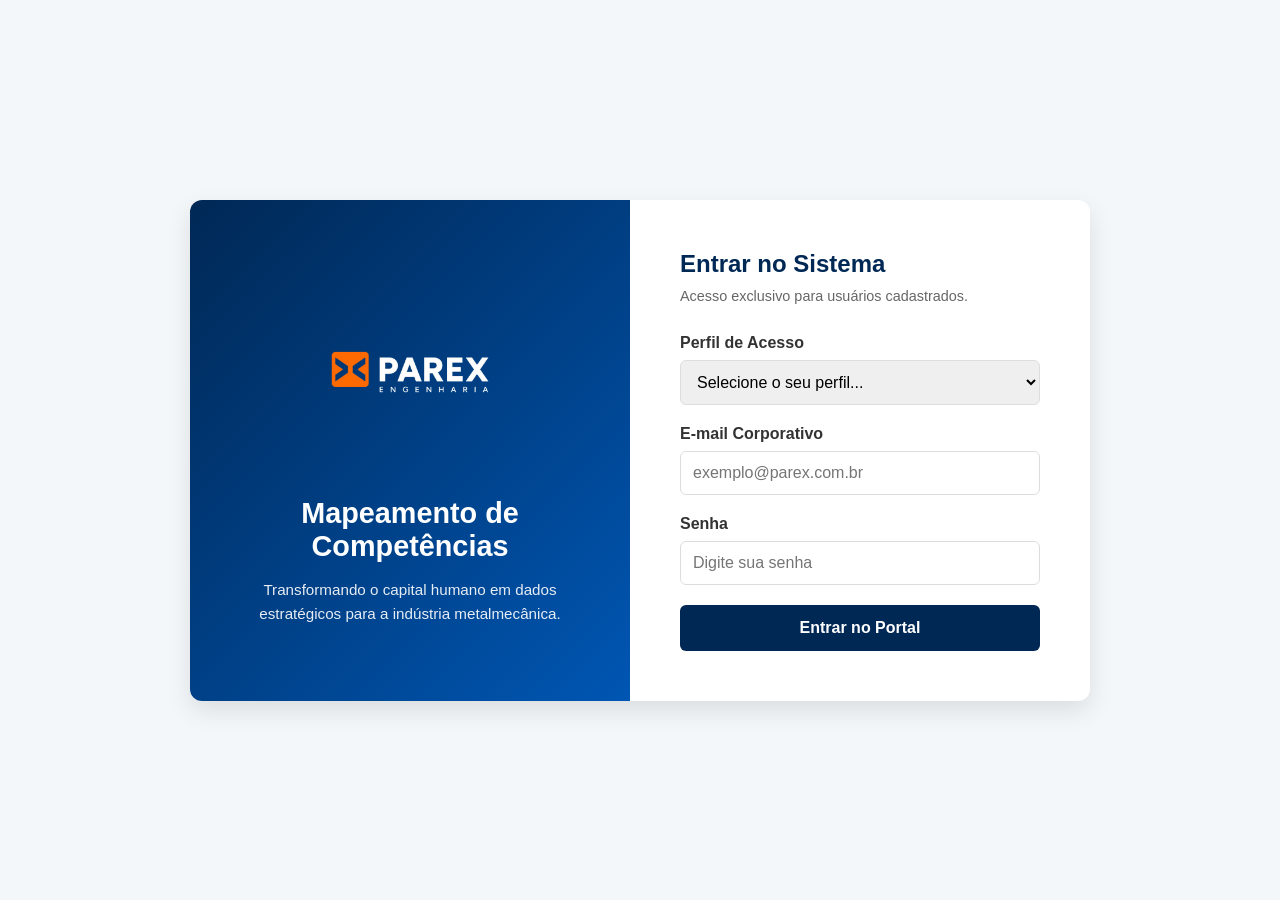
==== frontend/index.html @ 7f6a91bd "First Commit." ====
<!DOCTYPE html>
<html lang="pt-BR">
<head>
    <meta charset="UTF-8">
    <meta name="viewport" content="width=device-width, initial-scale=1.0, viewport-fit=cover">
    <title>PAREX - Portal de Competências & Aptidões</title>
    <link rel="stylesheet" href="assets/css/global.css">
</head>
<body>

    <div class="login-container">
        <div class="login-branding">
            <div class="branding-content">
                <img src="assets/images/logo-parex.png" alt="PAREX S.A. Logo" class="logo-industria">
                <h1>Mapeamento de Competências</h1>
                <p>Transformando o capital humano em dados estratégicos para a indústria metalmecânica.</p>
            </div>
        </div>

        <div class="login-box">
            <h2>Entrar no Sistema</h2>
            <p class="subtitle">Acesso exclusivo para usuários cadastrados.</p>

            <form id="formLogin" action="#" method="POST">
                <div class="input-group">
                    <label for="perfil">Perfil de Acesso</label>
                    <select id="perfil" name="perfil" required>
                        <option value="" disabled selected>Selecione o seu perfil...</option>
                        <option value="admin">Administrador de T.I.</option>
                        <option value="gestor">Gestor de RH</option>
                        <option value="colaborador">Colaborador</option>
                    </select>
                </div>

                <div class="input-group">
                    <label for="email">E-mail Corporativo</label>
                    <input type="email" id="email" name="email" placeholder="exemplo@parex.com.br" required autocomplete="username">
                </div>

                <div class="input-group">
                    <label for="password">Senha</label>
                    <input type="password" id="password" name="password" placeholder="Digite sua senha" required autocomplete="current-password">
                </div>

                <button type="submit" class="btn-login">Entrar no Portal</button>
            </form>
        </div>
    </div>

    <script src="assets/js/login.js"></script>
</body>
</html>
---- frontend/assets/css/global.css ----
/* ============================================
   ESTILOS GLOBAIS - PAREX
   Tema corporativo azul industrial
   Responsivo para desktop, tablet e mobile
   ============================================ */

/* Reset de estilos e configurações base */
* {
    margin: 0;
    padding: 0;
    box-sizing: border-box;
    font-family: 'Segoe UI', Tahoma, Geneva, Verdana, sans-serif;
}

/* Tokens de design: cores, breakpoints e áreas seguras (notch) */
:root {
    --primary-color: #002855;
    --secondary-color: #0056b3;
    --text-dark: #333;
    --text-light: #666;
    --white: #ffffff;
    --bg-gray: #f4f7f9;
    --bp-tablet: 900px;
    --bp-mobile: 640px;
    --safe-bottom: env(safe-area-inset-bottom, 0px);
    --safe-right: env(safe-area-inset-right, 0px);
    --safe-left: env(safe-area-inset-left, 0px);
}

/* Body com comportamento responsive */
body {
    background-color: var(--bg-gray);
    min-height: 100vh;
    display: flex;
    align-items: center;
    justify-content: center;
    padding: 20px;
}

/* ============================================
   SEÇÃO: LAYOUT LOGIN
   Container flexível que se adapta a telas pequenas
   ============================================ */

/* Container de Login - Se torna vertical em mobile */
.login-container {
    display: flex;
    width: min(100%, 900px);
    min-height: 500px;
    background: var(--white);
    border-radius: 12px;
    box-shadow: 0 10px 25px rgba(0,0,0,0.1);
    overflow: hidden;
}

/* Painel de branding: empilha abaixo do formulário em telas estreitas */
.login-branding {
    flex: 1;
    background: linear-gradient(135deg, var(--primary-color), var(--secondary-color));
    color: var(--white);
    padding: 40px;
    display: flex;
    flex-direction: column;
    justify-content: center;
    text-align: center;
}

/* Logo responsiva */
.logo-industria {
    width: 300px;
    margin-bottom: 20px;
}

.login-branding h1 {
    font-size: 1.8rem;
    margin-bottom: 15px;
}

.login-branding p {
    font-size: 0.95rem;
    line-height: 1.6;
    opacity: 0.9;
}

/* Lado Direito: Formulário */
.login-box {
    flex: 1;
    padding: 50px;
    display: flex;
    flex-direction: column;
    justify-content: center;
}

.login-box h2 {
    color: var(--primary-color);
    margin-bottom: 10px;
}

.subtitle {
    color: var(--text-light);
    margin-bottom: 30px;
    font-size: 0.9rem;
}

.login-notice {
    color: var(--text-light);
    font-size: 0.82rem;
    line-height: 1.5;
    margin-top: 18px;
    padding-top: 16px;
    border-top: 1px solid #e5e7eb;
}

/* ============================================
   SEÇÃO: FORMULÁRIOS E INPUTS
   Campos de entrada com foco em usabilidade
   ============================================ */

/* Grupo de inputs com espaçamento */
.input-group {
    margin-bottom: 20px;
}

.input-group label {
    display: block;
    margin-bottom: 8px;
    font-weight: 600;
    color: var(--text-dark);
}

/* Inputs e selects responsivos */
.input-group input, .input-group select {
    width: 100%;
    padding: 12px;
    border: 1px solid #ddd;
    border-radius: 6px;
    outline: none;
    transition: border-color 0.3s;
    font-size: 16px; /* iOS amplia inputs com font-size < 16px */
}

.input-group input:focus {
    border-color: var(--secondary-color);
}

.label-row {
    display: flex;
    justify-content: space-between;
}

.forgot-link {
    font-size: 0.8rem;
    color: var(--secondary-color);
    text-decoration: none;
}

/* ============================================
   SEÇÃO: BOTÕES
   Estilos de botões com estados de interação
   ============================================ */

/* Botão de Login */
.btn-login {
    width: 100%;
    padding: 14px;
    background-color: var(--primary-color);
    color: var(--white);
    border: none;
    border-radius: 6px;
    font-weight: bold;
    cursor: pointer;
    transition: background 0.3s;
    font-size: 16px;
}

.btn-login:hover {
    background-color: var(--secondary-color);
}

/* ============================================
   SEÇÃO: UTILITÁRIOS
   Classes auxiliares para layout e visibilidade
   ============================================ */

/* Classe para ocultar elementos */
.hidden { 
    display: none; 
}

/* ============================================
   SEÇÃO: MODAIS
   Caixas de diálogo responsivas
   ============================================ */

/* Modal de recuperação de senha */
.modal-recovery.hidden {
    display: none;
}

.modal-recovery {
    position: fixed;
    top: 0; left: 0; width: 100%; height: 100%;
    background: rgba(0,0,0,0.5);
    display: flex;
    align-items: center;
    justify-content: center;
    z-index: 100;
}

.modal-content {
    background: var(--white);
    padding: 26px 28px 24px;
    border-radius: 18px;
    width: min(100%, 440px);
    max-height: 90vh;
    overflow-y: auto;
    box-shadow: 0 22px 60px rgba(15, 23, 42, 0.18);
    display: flex;
    flex-direction: column;
}

.modal-header {
    display: flex;
    align-items: center;
    gap: 14px;
    margin-bottom: 22px;
}

.modal-avatar {
    width: 46px;
    height: 46px;
    border-radius: 50%;
    display: inline-flex;
    align-items: center;
    justify-content: center;
    background: rgba(59, 130, 246, 0.14);
    color: var(--primary-color);
    font-size: 1.4rem;
}

.modal-title-group h3 {
    margin: 0;
    font-size: 1.3rem;
}

.modal-title-group p {
    margin: 4px 0 0;
    color: var(--text-light);
    font-size: 0.94rem;
}

.modal-footer {
    display: flex;
    justify-content: flex-end;
    gap: 12px;
    margin-top: 20px;
}

/* Botão secundário em modais */
.btn-secondary {
    background: #f1f5f9;
    color: var(--text-dark);
    border: 1px solid #cbd5e1;
    padding: 10px 16px;
    border-radius: 8px;
    font-weight: 700;
}

.btn-secondary:hover {
    background: #e2e8f0;
}

/* Botão de fechar: alinhado à direita sem float (compatível com flex) */
.close-modal, .close-modal-cadastro {
    align-self: flex-end;
    margin-left: auto;
    font-size: 28px;
    font-weight: bold;
    color: #aaa;
    cursor: pointer;
    transition: color 0.3s;
    line-height: 1;
}

.close-modal:hover, .close-modal-cadastro:hover {
    color: var(--primary-color);
}

.modal-content h3 {
    color: var(--primary-color);
    margin-bottom: 10px;
}

.modal-content p {
    color: var(--text-light);
    font-size: 0.9rem;
    margin-bottom: 20px;
}

/* Botão de recuperação */
.btn-recovery {
    width: 100%;
    padding: 12px;
    background-color: var(--secondary-color);
    color: var(--white);
    border: none;
    border-radius: 6px;
    font-weight: bold;
    cursor: pointer;
    transition: background 0.3s;
    margin-top: 10px;
}

.btn-recovery:hover {
    background-color: var(--primary-color);
}

/* ============================================
   SEÇÃO: LINKS E NAVEGAÇÃO
   Estilos para links de cadastro e navegação
   ============================================ */

/* Link de Cadastro */
.cadastro-link {
    text-align: center;
    margin-top: 20px;
    padding-top: 15px;
    border-top: 1px solid #eee;
}

.cadastro-link p {
    color: var(--text-light);
    font-size: 0.9rem;
}

.cadastro-link a {
    color: var(--secondary-color);
    text-decoration: none;
    font-weight: bold;
    transition: color 0.3s;
}

.cadastro-link a:hover {
    color: var(--primary-color);
}

.cadastro-voltar {
    text-align: center;
    margin-top: 15px;
    padding-top: 15px;
    border-top: 1px solid #eee;
}

.cadastro-voltar p {
    color: var(--text-light);
    font-size: 0.9rem;
}

.cadastro-voltar a {
    color: var(--secondary-color);
    text-decoration: none;
    font-weight: bold;
    transition: color 0.3s;
}

.cadastro-voltar a:hover {
    color: var(--primary-color);
}

/* ============================================
   MEDIA QUERIES - RESPONSIVIDADE MOBILE
   Breakpoints: 900px (tablet), 640px (mobile)
   ============================================ */

@media (max-width: 900px) {
    /* Login container flexível em tablet */
    .login-container {
        flex-direction: column;
        min-height: auto;
    }

    /* Reduz padding em telas menores */
    .login-branding,
    .login-box {
        padding: 30px 24px;
    }

    /* Logo menor em tablet */
    .logo-industria {
        width: 220px;
        margin: 0 auto 20px;
    }

    /* Branding centralizado */
    .login-branding {
        text-align: center;
    }
}

@media (max-width: 640px) {
    body {
        padding: 12px;
        padding-left: max(12px, var(--safe-left));
        padding-right: max(12px, var(--safe-right));
    }

    /* Ajusta border-radius em mobile */
    .login-container {
        border-radius: 10px;
    }

    /* Padding reduzido em mobile */
    .login-branding,
    .login-box {
        padding: 24px 18px;
    }

    .logo-industria {
        width: min(100%, 180px);
    }

    .login-branding h1 {
        font-size: clamp(1.35rem, 5vw, 1.5rem);
    }

    .login-branding p {
        font-size: 0.9rem;
    }

    /* Label row em coluna no mobile */
    .label-row {
        flex-direction: column;
        align-items: flex-start;
        gap: 8px;
    }

    /* Reduz forgot-link em mobile */
    .forgot-link {
        font-size: 0.85rem;
    }

    /* Botões com padding aumentado para mobile */
    .btn-login,
    .btn-recovery {
        padding: 13px;
    }

    /* Modal ajustado para mobile */
    .modal-content {
        width: min(92%, 420px);
        padding: 22px;
    }
}
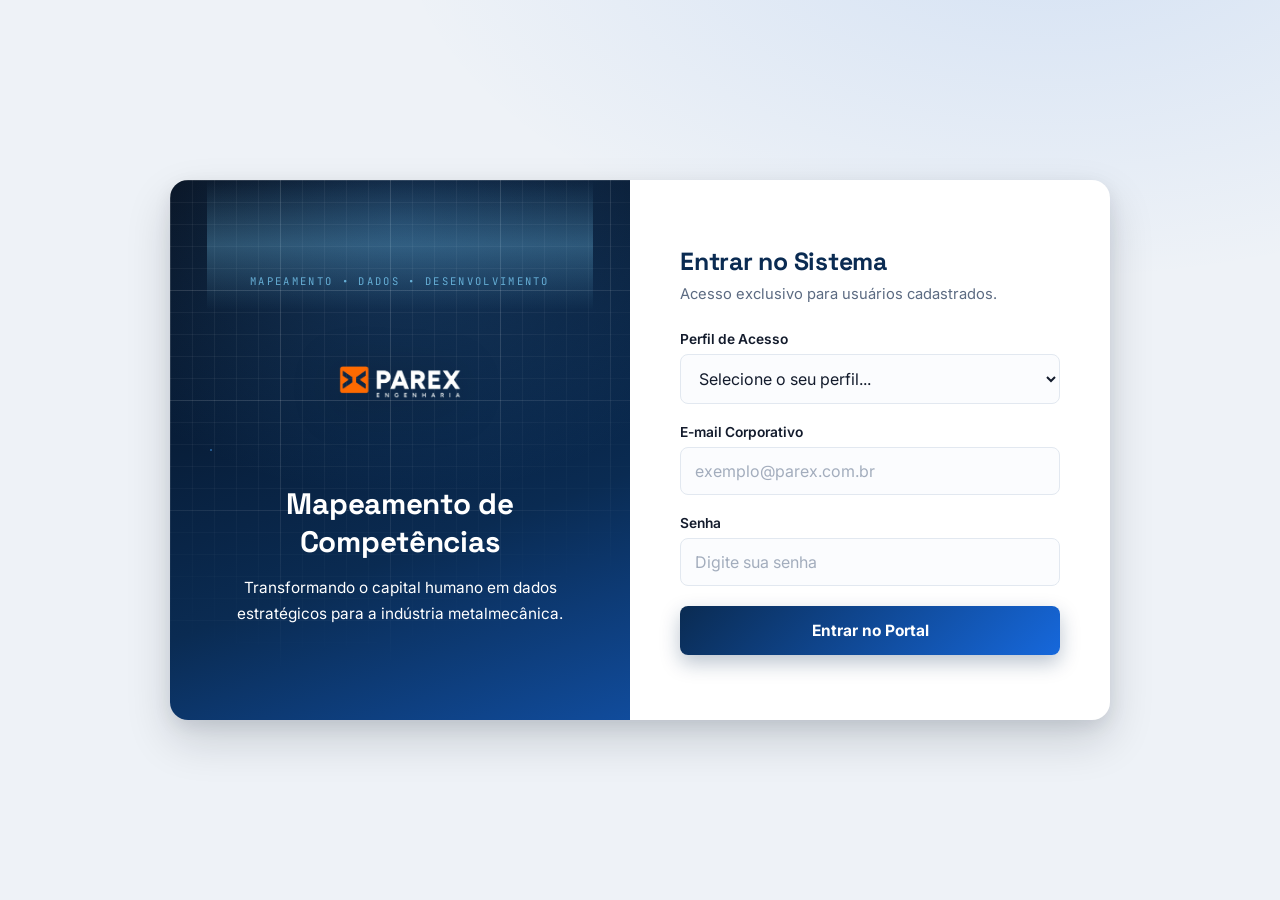
==== commit bd0d8417: "feat: Design update Redesign completo do CSS implementando um novo sistema de design inspirado na in" ====
--- a/frontend/index.html
+++ b/frontend/index.html
@@ -2,14 +2,18 @@
 <html lang="pt-BR">
 <head>
     <meta charset="UTF-8">
-    <meta name="viewport" content="width=device-width, initial-scale=1.0, viewport-fit=cover">
+    <meta name="viewport" content="width=device-width, initial-scale=1.0">
     <title>PAREX - Portal de Competências & Aptidões</title>
+    <link rel="preconnect" href="https://fonts.googleapis.com">
     <link rel="stylesheet" href="assets/css/global.css">
 </head>
 <body>
 
     <div class="login-container">
         <div class="login-branding">
+            <div class="blueprint-grid" aria-hidden="true"></div>
+            <div class="scan-ring" aria-hidden="true"></div>
+            <div class="scan-ring" aria-hidden="true"></div>
             <div class="branding-content">
                 <img src="assets/images/logo-parex.png" alt="PAREX S.A. Logo" class="logo-industria">
                 <h1>Mapeamento de Competências</h1>
@@ -49,4 +53,4 @@
 
     <script src="assets/js/login.js"></script>
 </body>
-</html>+</html>
--- a/frontend/assets/css/global.css
+++ b/frontend/assets/css/global.css
@@ -1,105 +1,308 @@
-/* ============================================
-   ESTILOS GLOBAIS - PAREX
-   Tema corporativo azul industrial
-   Responsivo para desktop, tablet e mobile
-   ============================================ */
-
-/* Reset de estilos e configurações base */
-* {
+/* ============================================================
+   MAPA · PAREX — SISTEMA DE DESIGN GLOBAL
+   Identidade "engenharia industrial / blueprint de talentos"
+   Paleta: azul-aço profundo + âmbar de segurança + grafite
+   ============================================================ */
+
+@import url('https://fonts.googleapis.com/css2?family=Space+Grotesk:wght@500;600;700&family=Inter:wght@400;500;600;700&family=JetBrains+Mono:wght@500;600&display=swap');
+
+/* ---------- Reset ---------- */
+*, *::before, *::after {
     margin: 0;
     padding: 0;
     box-sizing: border-box;
-    font-family: 'Segoe UI', Tahoma, Geneva, Verdana, sans-serif;
-}
-
-/* Tokens de design: cores, breakpoints e áreas seguras (notch) */
+}
+
+html {
+    scroll-behavior: smooth;
+}
+
+/* ---------- Tokens de design ---------- */
 :root {
-    --primary-color: #002855;
-    --secondary-color: #0056b3;
-    --text-dark: #333;
-    --text-light: #666;
+    /* Cores de marca (mantidas para compatibilidade com todo o código existente) */
+    --primary-color: #0a2b52;      /* Azul industrial profundo PAREX */
+    --secondary-color: #1668dc;    /* Azul "arco elétrico" — CTAs e destaques */
+    --text-dark: #131b2c;
+    --text-light: #5c6b82;
     --white: #ffffff;
-    --bg-gray: #f4f7f9;
-    --bp-tablet: 900px;
-    --bp-mobile: 640px;
-    --safe-bottom: env(safe-area-inset-bottom, 0px);
-    --safe-right: env(safe-area-inset-right, 0px);
-    --safe-left: env(safe-area-inset-left, 0px);
-}
-
-/* Body com comportamento responsive */
+    --bg-gray: #eef2f7;
+
+    /* Extensões da paleta */
+    --navy-950: #050c18;
+    --navy-900: #0a1830;
+    --navy-800: #0f2847;
+    --steel-400: #64748b;
+    --steel-200: #cbd5e1;
+    --accent-amber: #f2a71b;       /* Âmbar de sinalização industrial */
+    --accent-amber-dark: #b9790a;
+    --accent-teal: #0f9488;
+    --accent-teal-light: #14b8a6;
+    --danger: #dc2626;
+    --border-color: #e2e8f0;
+    --surface: #ffffff;
+
+    /* Tipografia */
+    --font-display: 'Space Grotesk', 'Segoe UI', sans-serif;
+    --font-body: 'Inter', 'Segoe UI', sans-serif;
+    --font-mono: 'JetBrains Mono', 'Consolas', monospace;
+
+    /* Elevação */
+    --shadow-sm: 0 1px 2px rgba(10, 27, 51, 0.06), 0 1px 3px rgba(10, 27, 51, 0.08);
+    --shadow-md: 0 6px 16px rgba(10, 27, 51, 0.08), 0 2px 6px rgba(10, 27, 51, 0.06);
+    --shadow-lg: 0 20px 45px rgba(6, 16, 33, 0.16), 0 6px 18px rgba(6, 16, 33, 0.08);
+    --shadow-glow: 0 0 0 1px rgba(22, 104, 220, 0.14), 0 12px 32px rgba(22, 104, 220, 0.16);
+
+    /* Movimento */
+    --ease-out: cubic-bezier(0.16, 1, 0.3, 1);
+    --ease-spring: cubic-bezier(0.34, 1.56, 0.64, 1);
+    --dur-fast: 0.18s;
+    --dur-base: 0.32s;
+    --dur-slow: 0.6s;
+
+    --radius-sm: 8px;
+    --radius-md: 12px;
+    --radius-lg: 18px;
+}
+
+@media (prefers-reduced-motion: reduce) {
+    *, *::before, *::after {
+        animation-duration: 0.01ms !important;
+        animation-iteration-count: 1 !important;
+        transition-duration: 0.01ms !important;
+        scroll-behavior: auto !important;
+    }
+}
+
 body {
+    font-family: var(--font-body);
     background-color: var(--bg-gray);
+    color: var(--text-dark);
     min-height: 100vh;
     display: flex;
     align-items: center;
     justify-content: center;
     padding: 20px;
-}
-
-/* ============================================
-   SEÇÃO: LAYOUT LOGIN
-   Container flexível que se adapta a telas pequenas
-   ============================================ */
-
-/* Container de Login - Se torna vertical em mobile */
+    -webkit-font-smoothing: antialiased;
+    text-rendering: optimizeLegibility;
+}
+
+h1, h2, h3 {
+    font-family: var(--font-display);
+    letter-spacing: -0.01em;
+}
+
+/* Scrollbar refinada */
+::-webkit-scrollbar { width: 10px; height: 10px; }
+::-webkit-scrollbar-track { background: transparent; }
+::-webkit-scrollbar-thumb {
+    background: rgba(10, 43, 82, 0.28);
+    border-radius: 999px;
+    border: 2px solid transparent;
+    background-clip: padding-box;
+}
+::-webkit-scrollbar-thumb:hover { background: rgba(10, 43, 82, 0.45); background-clip: padding-box; }
+
+/* Foco visível e acessível em qualquer elemento interativo */
+a:focus-visible,
+button:focus-visible,
+input:focus-visible,
+select:focus-visible,
+[tabindex]:focus-visible {
+    outline: 3px solid rgba(22, 104, 220, 0.45);
+    outline-offset: 2px;
+    border-radius: 6px;
+}
+
+/* ---------- Padrão decorativo "blueprint" (grade técnica) ----------
+   Motivo de assinatura reaproveitado em headers/hero: remete ao
+   traçado de engenharia de uma planta industrial. */
+.blueprint-grid {
+    position: absolute;
+    inset: 0;
+    pointer-events: none;
+    background-image:
+        linear-gradient(rgba(255, 255, 255, 0.05) 1px, transparent 1px),
+        linear-gradient(90deg, rgba(255, 255, 255, 0.05) 1px, transparent 1px),
+        linear-gradient(rgba(255, 255, 255, 0.09) 1px, transparent 1px),
+        linear-gradient(90deg, rgba(255, 255, 255, 0.09) 1px, transparent 1px);
+    background-size: 22px 22px, 22px 22px, 110px 110px, 110px 110px;
+    mask-image: radial-gradient(ellipse 120% 100% at 30% 0%, #000 45%, transparent 92%);
+    -webkit-mask-image: radial-gradient(ellipse 120% 100% at 30% 0%, #000 45%, transparent 92%);
+}
+
+/* Anel/varredura de "escaneamento" — assinatura visual do mapeamento */
+.scan-ring {
+    position: absolute;
+    border-radius: 50%;
+    border: 1px solid rgba(78, 168, 255, 0.35);
+    pointer-events: none;
+}
+
+@keyframes scan-pulse {
+    0%   { transform: scale(0.85); opacity: 0.55; }
+    70%  { transform: scale(1.28); opacity: 0; }
+    100% { transform: scale(1.28); opacity: 0; }
+}
+
+@keyframes scan-sweep {
+    0%   { transform: translateY(-110%); opacity: 0; }
+    10%  { opacity: 0.9; }
+    90%  { opacity: 0.9; }
+    100% { transform: translateY(210%); opacity: 0; }
+}
+
+/* ---------- Animações de entrada ---------- */
+@keyframes fade-up {
+    from { opacity: 0; transform: translateY(16px); }
+    to   { opacity: 1; transform: translateY(0); }
+}
+
+@keyframes fade-in {
+    from { opacity: 0; }
+    to   { opacity: 1; }
+}
+
+@keyframes pop-in {
+    from { opacity: 0; transform: scale(0.94) translateY(10px); }
+    to   { opacity: 1; transform: scale(1) translateY(0); }
+}
+
+@keyframes shimmer {
+    0%   { background-position: -200% 0; }
+    100% { background-position: 200% 0; }
+}
+
+.fade-up { animation: fade-up var(--dur-slow) var(--ease-out) both; }
+
+/* ============================================================
+   LAYOUT: TELA DE LOGIN
+   ============================================================ */
+
+body:has(.login-container) {
+    background:
+        radial-gradient(1100px 620px at 82% -10%, rgba(22, 104, 220, 0.12), transparent 60%),
+        var(--bg-gray);
+}
+
 .login-container {
     display: flex;
-    width: min(100%, 900px);
-    min-height: 500px;
-    background: var(--white);
-    border-radius: 12px;
-    box-shadow: 0 10px 25px rgba(0,0,0,0.1);
+    width: min(100%, 940px);
+    min-height: 540px;
+    background: var(--surface);
+    border-radius: var(--radius-lg);
+    box-shadow: var(--shadow-lg);
     overflow: hidden;
-}
-
-/* Painel de branding: empilha abaixo do formulário em telas estreitas */
+    position: relative;
+    animation: pop-in var(--dur-slow) var(--ease-out) both;
+}
+
+/* Lado esquerdo: painel de marca industrial */
 .login-branding {
     flex: 1;
-    background: linear-gradient(135deg, var(--primary-color), var(--secondary-color));
+    position: relative;
+    background:
+        radial-gradient(560px 420px at 50% 8%, rgba(78, 168, 255, 0.20), transparent 65%),
+        linear-gradient(160deg, var(--navy-950) 0%, var(--primary-color) 65%, var(--secondary-color) 130%);
     color: var(--white);
-    padding: 40px;
+    padding: 44px 40px;
     display: flex;
     flex-direction: column;
     justify-content: center;
     text-align: center;
+    overflow: hidden;
+    isolation: isolate;
+}
+
+.login-branding::after {
+    /* Linha de varredura animada — reforça o conceito de "mapeamento" */
+    content: '';
+    position: absolute;
+    left: 8%;
+    right: 8%;
+    height: 130px;
+    top: 0;
+    background: linear-gradient(180deg, transparent, rgba(125, 211, 252, 0.28), transparent);
+    animation: scan-sweep 5.5s var(--ease-out) infinite;
+    animation-delay: 1.1s;
+    z-index: 1;
+}
+
+.branding-content {
+    position: relative;
+    z-index: 2;
+}
+
+.branding-content .scan-ring {
+    left: 50%;
+    top: 44px;
+    width: 210px;
+    height: 210px;
+    transform: translateX(-50%);
+    animation: scan-pulse 2.8s var(--ease-out) infinite;
+}
+
+.branding-content .scan-ring:nth-of-type(2) {
+    animation-delay: 1s;
 }
 
 /* Logo responsiva */
 .logo-industria {
-    width: 300px;
-    margin-bottom: 20px;
+    width: 230px;
+    margin: 0 auto 26px;
+    display: block;
+    filter: drop-shadow(0 8px 24px rgba(0, 0, 0, 0.35));
+    animation: fade-up var(--dur-slow) var(--ease-out) both;
 }
 
 .login-branding h1 {
-    font-size: 1.8rem;
-    margin-bottom: 15px;
+    font-size: 1.85rem;
+    font-weight: 700;
+    margin-bottom: 14px;
+    animation: fade-up var(--dur-slow) var(--ease-out) 0.08s both;
 }
 
 .login-branding p {
-    font-size: 0.95rem;
-    line-height: 1.6;
-    opacity: 0.9;
-}
-
-/* Lado Direito: Formulário */
+    font-size: 0.96rem;
+    line-height: 1.65;
+    opacity: 0.86;
+    max-width: 360px;
+    margin: 0 auto;
+    animation: fade-up var(--dur-slow) var(--ease-out) 0.16s both;
+}
+
+/* Tag técnica flutuante, reforça o tom "engenharia" sem poluir */
+.branding-content::before {
+    content: 'MAPEAMENTO • DADOS • DESENVOLVIMENTO';
+    display: block;
+    font-family: var(--font-mono);
+    font-size: 0.66rem;
+    letter-spacing: 0.22em;
+    color: rgba(125, 211, 252, 0.75);
+    margin-bottom: 18px;
+    animation: fade-up var(--dur-slow) var(--ease-out) both;
+}
+
+/* Lado direito: formulário */
 .login-box {
     flex: 1;
-    padding: 50px;
+    padding: 52px 50px;
     display: flex;
     flex-direction: column;
     justify-content: center;
+    animation: fade-up var(--dur-slow) var(--ease-out) 0.1s both;
 }
 
 .login-box h2 {
     color: var(--primary-color);
-    margin-bottom: 10px;
+    margin-bottom: 8px;
+    font-size: 1.55rem;
+    font-weight: 700;
 }
 
 .subtitle {
     color: var(--text-light);
-    margin-bottom: 30px;
-    font-size: 0.9rem;
+    margin-bottom: 28px;
+    font-size: 0.92rem;
 }
 
 .login-notice {
@@ -108,39 +311,53 @@
     line-height: 1.5;
     margin-top: 18px;
     padding-top: 16px;
-    border-top: 1px solid #e5e7eb;
-}
-
-/* ============================================
-   SEÇÃO: FORMULÁRIOS E INPUTS
-   Campos de entrada com foco em usabilidade
-   ============================================ */
-
-/* Grupo de inputs com espaçamento */
+    border-top: 1px solid var(--border-color);
+}
+
+/* ============================================================
+   FORMULÁRIOS E INPUTS
+   ============================================================ */
+
 .input-group {
     margin-bottom: 20px;
 }
 
 .input-group label {
     display: block;
-    margin-bottom: 8px;
+    margin-bottom: 7px;
     font-weight: 600;
+    font-size: 0.86rem;
     color: var(--text-dark);
 }
 
-/* Inputs e selects responsivos */
-.input-group input, .input-group select {
+.input-group input,
+.input-group select {
     width: 100%;
-    padding: 12px;
-    border: 1px solid #ddd;
-    border-radius: 6px;
+    padding: 13px 14px;
+    border: 1.5px solid var(--border-color);
+    border-radius: var(--radius-sm);
     outline: none;
-    transition: border-color 0.3s;
-    font-size: 16px; /* iOS amplia inputs com font-size < 16px */
-}
-
-.input-group input:focus {
+    background: #fbfcfe;
+    transition: border-color var(--dur-fast) var(--ease-out),
+                box-shadow var(--dur-fast) var(--ease-out),
+                background var(--dur-fast) var(--ease-out);
+    font-size: 16px;
+    font-family: var(--font-body);
+    color: var(--text-dark);
+}
+
+.input-group input::placeholder { color: #a3adbd; }
+
+.input-group input:hover,
+.input-group select:hover {
+    border-color: #c3cedd;
+}
+
+.input-group input:focus,
+.input-group select:focus {
     border-color: var(--secondary-color);
+    background: var(--white);
+    box-shadow: 0 0 0 4px rgba(22, 104, 220, 0.12);
 }
 
 .label-row {
@@ -152,71 +369,112 @@
     font-size: 0.8rem;
     color: var(--secondary-color);
     text-decoration: none;
-}
-
-/* ============================================
-   SEÇÃO: BOTÕES
-   Estilos de botões com estados de interação
-   ============================================ */
-
-/* Botão de Login */
-.btn-login {
+    transition: color var(--dur-fast) var(--ease-out);
+}
+
+.forgot-link:hover { color: var(--primary-color); text-decoration: underline; }
+
+/* ============================================================
+   BOTÕES — com micro-interações (elevação, brilho, press)
+   ============================================================ */
+
+.btn-login,
+.btn-recovery {
     width: 100%;
-    padding: 14px;
-    background-color: var(--primary-color);
+    padding: 15px;
     color: var(--white);
     border: none;
-    border-radius: 6px;
-    font-weight: bold;
+    border-radius: var(--radius-sm);
+    font-weight: 700;
+    font-family: var(--font-body);
     cursor: pointer;
-    transition: background 0.3s;
-    font-size: 16px;
-}
-
-.btn-login:hover {
+    font-size: 15.5px;
+    position: relative;
+    overflow: hidden;
+    isolation: isolate;
+    transition: transform var(--dur-fast) var(--ease-spring),
+                box-shadow var(--dur-fast) var(--ease-out),
+                background-color var(--dur-fast) var(--ease-out);
+}
+
+.btn-login {
+    background: linear-gradient(135deg, var(--primary-color), var(--secondary-color));
+    box-shadow: 0 8px 20px rgba(10, 43, 82, 0.28);
+}
+
+.btn-recovery {
     background-color: var(--secondary-color);
-}
-
-/* ============================================
-   SEÇÃO: UTILITÁRIOS
-   Classes auxiliares para layout e visibilidade
-   ============================================ */
-
-/* Classe para ocultar elementos */
-.hidden { 
-    display: none; 
-}
-
-/* ============================================
-   SEÇÃO: MODAIS
-   Caixas de diálogo responsivas
-   ============================================ */
-
-/* Modal de recuperação de senha */
-.modal-recovery.hidden {
-    display: none;
-}
+    margin-top: 10px;
+}
+
+/* Brilho diagonal que atravessa o botão no hover */
+.btn-login::before,
+.btn-recovery::before,
+.btn-primario::before,
+.btn-primary::before,
+.option-link::before {
+    content: '';
+    position: absolute;
+    inset: 0;
+    background: linear-gradient(115deg, transparent 30%, rgba(255, 255, 255, 0.28) 48%, transparent 66%);
+    background-size: 220% 100%;
+    background-position: 140% 0;
+    transition: background-position var(--dur-slow) var(--ease-out);
+    z-index: -1;
+}
+
+.btn-login:hover::before,
+.btn-recovery:hover::before,
+.btn-primario:hover::before,
+.btn-primary:hover::before,
+.option-link:hover::before {
+    background-position: -40% 0;
+}
+
+.btn-login:hover,
+.btn-recovery:hover {
+    transform: translateY(-2px);
+    box-shadow: 0 12px 26px rgba(10, 43, 82, 0.34);
+}
+
+.btn-login:active,
+.btn-recovery:active {
+    transform: translateY(0);
+}
+
+/* ============================================================
+   UTILITÁRIOS
+   ============================================================ */
+
+.hidden { display: none !important; }
+
+/* ============================================================
+   MODAIS
+   ============================================================ */
+
+.modal-recovery.hidden { display: none; }
 
 .modal-recovery {
     position: fixed;
-    top: 0; left: 0; width: 100%; height: 100%;
-    background: rgba(0,0,0,0.5);
+    inset: 0;
+    background: rgba(5, 12, 24, 0.55);
+    backdrop-filter: blur(3px);
     display: flex;
     align-items: center;
     justify-content: center;
     z-index: 100;
+    animation: fade-in var(--dur-base) var(--ease-out) both;
 }
 
 .modal-content {
     background: var(--white);
-    padding: 26px 28px 24px;
-    border-radius: 18px;
+    padding: 28px 30px 26px;
+    border-radius: var(--radius-lg);
     width: min(100%, 440px);
     max-height: 90vh;
     overflow-y: auto;
-    box-shadow: 0 22px 60px rgba(15, 23, 42, 0.18);
-    display: flex;
-    flex-direction: column;
+    box-shadow: var(--shadow-lg);
+    animation: pop-in var(--dur-base) var(--ease-spring) both;
 }
 
 .modal-header {
@@ -233,21 +491,14 @@
     display: inline-flex;
     align-items: center;
     justify-content: center;
-    background: rgba(59, 130, 246, 0.14);
+    background: rgba(22, 104, 220, 0.12);
     color: var(--primary-color);
     font-size: 1.4rem;
-}
-
-.modal-title-group h3 {
-    margin: 0;
-    font-size: 1.3rem;
-}
-
-.modal-title-group p {
-    margin: 4px 0 0;
-    color: var(--text-light);
-    font-size: 0.94rem;
-}
+    flex-shrink: 0;
+}
+
+.modal-title-group h3 { margin: 0; font-size: 1.25rem; color: var(--primary-color); }
+.modal-title-group p { margin: 4px 0 0; color: var(--text-light); font-size: 0.92rem; }
 
 .modal-footer {
     display: flex;
@@ -256,198 +507,80 @@
     margin-top: 20px;
 }
 
-/* Botão secundário em modais */
 .btn-secondary {
     background: #f1f5f9;
     color: var(--text-dark);
     border: 1px solid #cbd5e1;
     padding: 10px 16px;
-    border-radius: 8px;
+    border-radius: var(--radius-sm);
     font-weight: 700;
-}
-
-.btn-secondary:hover {
-    background: #e2e8f0;
-}
-
-/* Botão de fechar: alinhado à direita sem float (compatível com flex) */
+    cursor: pointer;
+    transition: background var(--dur-fast) var(--ease-out);
+}
+
+.btn-secondary:hover { background: #e2e8f0; }
+
 .close-modal, .close-modal-cadastro {
-    align-self: flex-end;
-    margin-left: auto;
-    font-size: 28px;
-    font-weight: bold;
-    color: #aaa;
+    float: right;
+    font-size: 26px;
+    line-height: 1;
+    font-weight: 700;
+    color: #9aa5b6;
     cursor: pointer;
-    transition: color 0.3s;
-    line-height: 1;
+    background: transparent;
+    border: none;
+    transition: color var(--dur-fast) var(--ease-out), transform var(--dur-fast) var(--ease-out);
 }
 
 .close-modal:hover, .close-modal-cadastro:hover {
     color: var(--primary-color);
-}
-
-.modal-content h3 {
-    color: var(--primary-color);
-    margin-bottom: 10px;
-}
-
-.modal-content p {
-    color: var(--text-light);
-    font-size: 0.9rem;
-    margin-bottom: 20px;
-}
-
-/* Botão de recuperação */
-.btn-recovery {
-    width: 100%;
-    padding: 12px;
-    background-color: var(--secondary-color);
-    color: var(--white);
-    border: none;
-    border-radius: 6px;
-    font-weight: bold;
-    cursor: pointer;
-    transition: background 0.3s;
-    margin-top: 10px;
-}
-
-.btn-recovery:hover {
-    background-color: var(--primary-color);
-}
-
-/* ============================================
-   SEÇÃO: LINKS E NAVEGAÇÃO
-   Estilos para links de cadastro e navegação
-   ============================================ */
-
-/* Link de Cadastro */
-.cadastro-link {
+    transform: rotate(90deg);
+}
+
+.modal-content h3 { color: var(--primary-color); margin-bottom: 10px; }
+.modal-content p { color: var(--text-light); font-size: 0.9rem; margin-bottom: 20px; }
+
+/* ============================================================
+   LINKS DE NAVEGAÇÃO SECUNDÁRIA
+   ============================================================ */
+
+.cadastro-link, .cadastro-voltar {
     text-align: center;
     margin-top: 20px;
     padding-top: 15px;
-    border-top: 1px solid #eee;
-}
-
-.cadastro-link p {
-    color: var(--text-light);
-    font-size: 0.9rem;
-}
-
-.cadastro-link a {
+    border-top: 1px solid var(--border-color);
+}
+
+.cadastro-link p, .cadastro-voltar p { color: var(--text-light); font-size: 0.9rem; }
+
+.cadastro-link a, .cadastro-voltar a {
     color: var(--secondary-color);
     text-decoration: none;
-    font-weight: bold;
-    transition: color 0.3s;
-}
-
-.cadastro-link a:hover {
-    color: var(--primary-color);
-}
-
-.cadastro-voltar {
-    text-align: center;
-    margin-top: 15px;
-    padding-top: 15px;
-    border-top: 1px solid #eee;
-}
-
-.cadastro-voltar p {
-    color: var(--text-light);
-    font-size: 0.9rem;
-}
-
-.cadastro-voltar a {
-    color: var(--secondary-color);
-    text-decoration: none;
-    font-weight: bold;
-    transition: color 0.3s;
-}
-
-.cadastro-voltar a:hover {
-    color: var(--primary-color);
-}
-
-/* ============================================
-   MEDIA QUERIES - RESPONSIVIDADE MOBILE
-   Breakpoints: 900px (tablet), 640px (mobile)
-   ============================================ */
+    font-weight: 700;
+    transition: color var(--dur-fast) var(--ease-out);
+}
+
+.cadastro-link a:hover, .cadastro-voltar a:hover { color: var(--primary-color); }
+
+/* ============================================================
+   RESPONSIVIDADE
+   ============================================================ */
 
 @media (max-width: 900px) {
-    /* Login container flexível em tablet */
-    .login-container {
-        flex-direction: column;
-        min-height: auto;
-    }
-
-    /* Reduz padding em telas menores */
-    .login-branding,
-    .login-box {
-        padding: 30px 24px;
-    }
-
-    /* Logo menor em tablet */
-    .logo-industria {
-        width: 220px;
-        margin: 0 auto 20px;
-    }
-
-    /* Branding centralizado */
-    .login-branding {
-        text-align: center;
-    }
+    .login-container { flex-direction: column; min-height: auto; }
+    .login-branding, .login-box { padding: 34px 26px; }
+    .logo-industria { width: 200px; margin: 0 auto 18px; }
+    .login-branding { text-align: center; }
 }
 
 @media (max-width: 640px) {
-    body {
-        padding: 12px;
-        padding-left: max(12px, var(--safe-left));
-        padding-right: max(12px, var(--safe-right));
-    }
-
-    /* Ajusta border-radius em mobile */
-    .login-container {
-        border-radius: 10px;
-    }
-
-    /* Padding reduzido em mobile */
-    .login-branding,
-    .login-box {
-        padding: 24px 18px;
-    }
-
-    .logo-industria {
-        width: min(100%, 180px);
-    }
-
-    .login-branding h1 {
-        font-size: clamp(1.35rem, 5vw, 1.5rem);
-    }
-
-    .login-branding p {
-        font-size: 0.9rem;
-    }
-
-    /* Label row em coluna no mobile */
-    .label-row {
-        flex-direction: column;
-        align-items: flex-start;
-        gap: 8px;
-    }
-
-    /* Reduz forgot-link em mobile */
-    .forgot-link {
-        font-size: 0.85rem;
-    }
-
-    /* Botões com padding aumentado para mobile */
-    .btn-login,
-    .btn-recovery {
-        padding: 13px;
-    }
-
-    /* Modal ajustado para mobile */
-    .modal-content {
-        width: min(92%, 420px);
-        padding: 22px;
-    }
-}
+    body { padding: 12px; }
+    .login-container { border-radius: 14px; }
+    .login-branding, .login-box { padding: 26px 20px; }
+    .login-branding h1 { font-size: 1.4rem; }
+    .login-branding p { font-size: 0.9rem; }
+    .label-row { flex-direction: column; align-items: flex-start; gap: 8px; }
+    .forgot-link { font-size: 0.85rem; }
+    .btn-login, .btn-recovery { padding: 14px; }
+    .modal-content { width: min(92%, 420px); padding: 22px; }
+}
